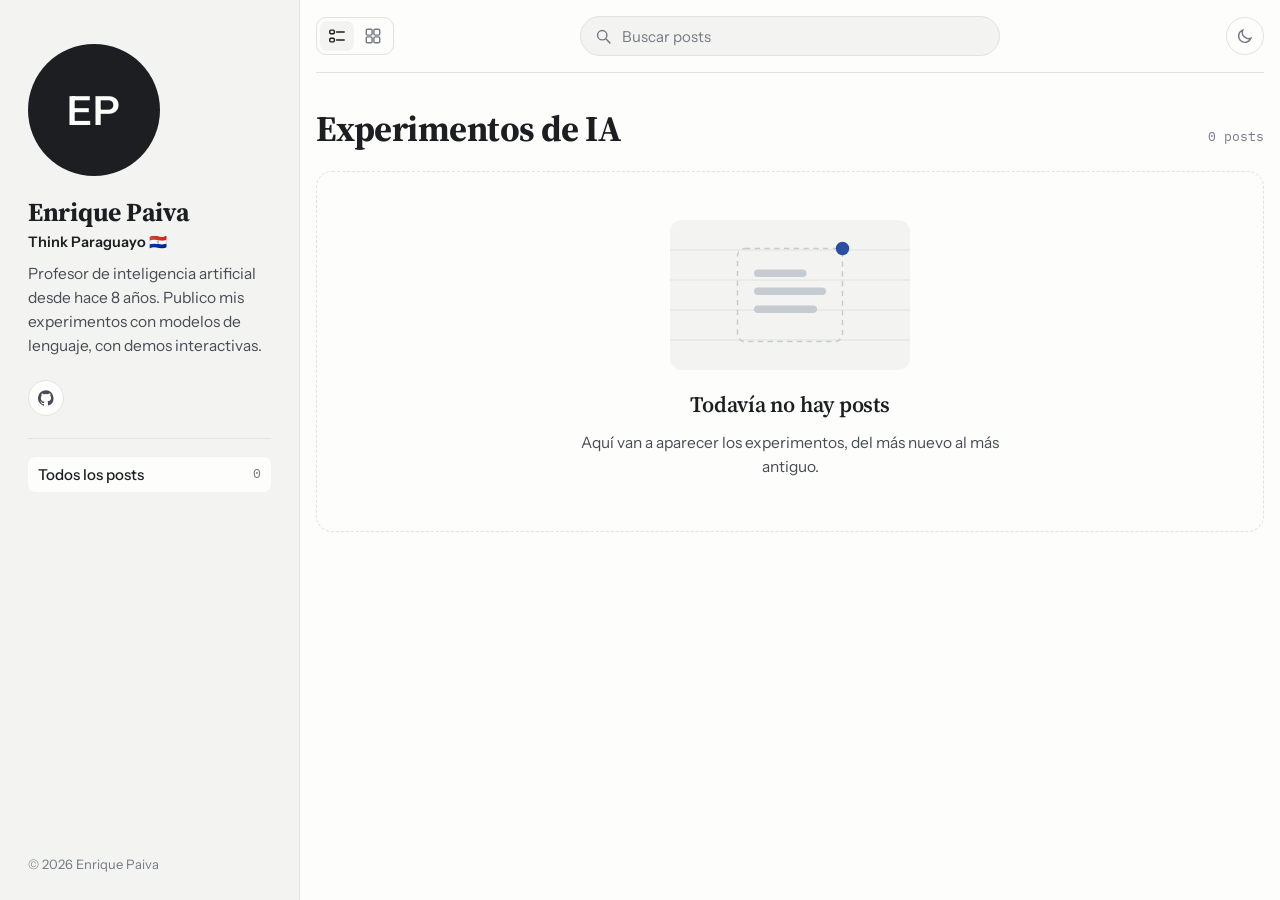
==== index.html @ 713e0d20 "Add files via upload" ====
<!doctype html>
<html lang="es">
<head>
<meta charset="utf-8">
<meta name="viewport" content="width=device-width, initial-scale=1">
<link rel="preconnect" href="https://fonts.googleapis.com">
<link rel="preconnect" href="https://fonts.gstatic.com" crossorigin>
<link href="https://fonts.googleapis.com/css2?family=Source+Serif+4:ital,opsz,wght@0,8..60,400;0,8..60,600;0,8..60,700;1,8..60,400&family=IBM+Plex+Mono:wght@400;500&family=Instrument+Sans:wght@500;600&display=swap" rel="stylesheet">
<script>try{var t=localStorage.getItem("tema");if(t==="dark"||t==="light")document.documentElement.dataset.theme=t}catch(e){}</script>
<title>Enrique Paiva · Experimentos de IA</title>
<meta name="description" content="Experimentos con modelos de lenguaje, con demos interactivas. Blog de Enrique Paiva, Think Paraguayo.">
<link rel="stylesheet" href="assets/site.css">
</head>
<body data-root="" data-page="home">
<div class="shell">
  <aside class="side" id="side" aria-label="Perfil"></aside>
  <div class="content">
    <div class="toolbar" id="toolbar"></div>
    <main class="home">
      <div class="home-head">
        <h1>Experimentos de IA</h1>
        <span class="count" id="count"></span>
      </div>
      <div class="posts list" id="posts"></div>
      <p class="empty" id="empty" hidden>No hay posts que coincidan con «<span id="empty-q"></span>».</p>
      <div class="blank" id="blank" hidden>
        <span id="blank-art"></span>
        <h2>Todavía no hay posts</h2>
        <p>Aquí van a aparecer los experimentos, del más nuevo al más antiguo.</p>
      </div>
      <button type="button" class="more" id="more" hidden>Ver más posts</button>
    </main>
  </div>
</div>
<script src="assets/site.js"></script>
</body>
</html>
---- assets/site.css ----
/* Think Paraguayo · blog de Enrique Paiva
   Panel lateral fijo + panel de contenido. Los posts usan una sola columna (--col) donde texto, paneles y código comparten ancho. */
:root {
  --bg: #fdfdfc;
  --surface: #f3f4f2;
  --ink: #1c1e21;
  --ink-2: #474c54;
  --muted: #747982;
  --rule: #e1e3df;
  --accent: #2b4fa0;
  --accent-soft: #e5eaf5;
  --bar: #c6cad1;
  --star: #a86a12;
  --serif: "Source Serif 4", Georgia, "Times New Roman", serif;
  --ui: "Instrument Sans", -apple-system, "Segoe UI", Helvetica, Arial, sans-serif;
  --mono: "IBM Plex Mono", ui-monospace, SFMono-Regular, Menlo, Consolas, monospace;
  --col: 800px;
}
@media (prefers-color-scheme: dark) {
  :root:not([data-theme="light"]) {
    --bg: #141517; --surface: #1c1e21; --ink: #e8e8e5; --ink-2: #bcbfc5; --muted: #8b9098;
    --rule: #2d3035; --accent: #93abf0; --accent-soft: #1f2741; --bar: #4b5058; --star: #e6b04d; color-scheme: dark;
  }
}
:root[data-theme="dark"] {
  --bg: #141517; --surface: #1c1e21; --ink: #e8e8e5; --ink-2: #bcbfc5; --muted: #8b9098;
  --rule: #2d3035; --accent: #93abf0; --accent-soft: #1f2741; --bar: #4b5058; --star: #e6b04d; color-scheme: dark;
}

* { box-sizing: border-box; }
html { color-scheme: light; }
body { margin: 0; }
img { max-width: 100%; }
[hidden] { display: none !important; }
body { background: var(--bg); color: var(--ink); font: 19px/1.65 var(--serif); -webkit-font-smoothing: antialiased; }
a { color: var(--accent); text-underline-offset: 3px; text-decoration-thickness: 1px; }
:focus-visible { outline: 2px solid var(--accent); outline-offset: 3px; border-radius: 2px; }
.col { max-width: var(--col); margin-inline: auto; }

/* barra de progreso de lectura */
.progress { position: fixed; top: env(safe-area-inset-top, 0px); left: 0; height: 2px; width: 0; background: var(--accent); z-index: 5; }

/* cabecera del sitio */

/* tipografía */
h1 { margin: 0; font: 700 clamp(32px, 6vw, 44px)/1.12 var(--serif); letter-spacing: -0.015em; text-wrap: balance; }
h2 { margin: 52px 0 10px; font: 600 26px/1.25 var(--serif); letter-spacing: -0.01em; text-wrap: balance; }
p { margin: 0 0 18px; }
.lead { font-size: 22px; line-height: 1.5; color: var(--ink-2); }
.meta { display: flex; flex-wrap: wrap; gap: 4px 18px; margin: 16px 0 0; font: 400 13px var(--mono); color: var(--muted); }
em { font-style: italic; }
.note { font-size: 16px; color: var(--muted); }

/* portada */
@media (max-width: 560px) { .entry { grid-template-columns: 1fr; } }

/* post */
.post-head { padding-block: 44px 26px; }
.formula { margin: 22px 0; padding: 18px 0; border-block: 1px solid var(--rule); text-align: center; font-size: 22px; overflow-x: auto; }
.formula .frac { display: inline-grid; vertical-align: middle; text-align: center; margin-left: 8px; }
.formula .frac span:first-child { border-bottom: 1px solid var(--ink); padding: 0 6px 2px; }
.formula .frac span:last-child { padding-top: 2px; }

/* paneles interactivos: mismo ancho que el texto */
.demo { margin: 26px 0 30px; border: 1px solid var(--rule); border-radius: 6px; background: var(--bg); font-family: var(--ui); }
.demo-head { display: flex; justify-content: space-between; align-items: baseline; gap: 12px; padding: 12px 18px; border-bottom: 1px solid var(--rule); background: var(--surface); border-radius: 6px 6px 0 0; }
.demo-head b { font: 600 14px var(--ui); }
.demo-head span { font: 400 12.5px var(--mono); color: var(--muted); }
.demo-body { display: grid; gap: 16px; padding: 18px; }
.ctl { display: grid; grid-template-columns: 7.5rem minmax(0, 1fr) 3.4rem; align-items: center; gap: 12px; font: 500 14px var(--ui); color: var(--ink-2); }
.ctl input { width: 100%; accent-color: var(--accent); }
.ctl output { font: 500 14px var(--mono); color: var(--ink); text-align: right; font-variant-numeric: tabular-nums; }
.btns { display: flex; flex-wrap: wrap; gap: 8px; }
.btn { min-height: 34px; padding: 6px 13px; border: 1px solid var(--rule); border-radius: 4px; background: var(--bg); color: var(--ink); font: 500 14px var(--ui); cursor: pointer; }
.btn:hover { border-color: var(--ink-2); }
.btn.primary { background: var(--ink); border-color: var(--ink); color: var(--bg); }
.btn[aria-pressed="true"] { border-color: var(--accent); color: var(--accent); background: var(--accent-soft); }

.rows { display: grid; gap: 7px; }
.row { display: grid; grid-template-columns: 7.5rem minmax(0, 1fr) 3.4rem; align-items: center; gap: 12px; transition: opacity .25s; }
.row .tk { font: 400 14px var(--mono); color: var(--ink); overflow-wrap: anywhere; }
.row .track { position: relative; height: 14px; background: var(--surface); border-radius: 2px; }
.row .fill { position: absolute; inset: 0 auto 0 0; width: 0; background: var(--bar); border-radius: 2px; transition: width .35s cubic-bezier(.3,.7,.3,1); }
.row.top .fill { background: var(--accent); }
.row .mark { position: absolute; top: -3px; bottom: -3px; width: 0; border-left: 2px solid var(--ink); transition: left .35s cubic-bezier(.3,.7,.3,1); }
.row .val { font: 400 13.5px var(--mono); color: var(--ink-2); text-align: right; font-variant-numeric: tabular-nums; }
.row.top .val { color: var(--ink); font-weight: 500; }
.row.out { opacity: .38; }
.row.out .tk { text-decoration: line-through; }
.row.hit .track { box-shadow: 0 0 0 2px var(--accent); }

.readout { display: flex; flex-wrap: wrap; gap: 6px 22px; padding-top: 14px; border-top: 1px solid var(--rule); font: 400 14px var(--ui); color: var(--ink-2); }
.readout b { font: 500 14px var(--mono); color: var(--ink); font-variant-numeric: tabular-nums; }
.legend { display: flex; flex-wrap: wrap; gap: 6px 18px; font: 400 13px var(--ui); color: var(--muted); }
.legend i { display: inline-block; vertical-align: -2px; margin-right: 6px; }
.legend .sw { width: 14px; height: 12px; background: var(--accent); border-radius: 2px; }
.legend .ln { width: 0; height: 14px; border-left: 2px solid var(--ink); }


/* diagrama */
.diagram { margin: 26px 0 8px; overflow-x: auto; }
.diagram svg { display: block; width: 100%; min-width: 520px; height: auto; }
.diagram rect { fill: var(--surface); stroke: var(--rule); }
.diagram rect.hl { fill: var(--accent-soft); stroke: var(--accent); }
.diagram text { font: 500 15px var(--ui); fill: var(--ink); }
.diagram text.sm { font: 400 12px var(--mono); fill: var(--muted); }
.diagram path { stroke: var(--muted); fill: none; stroke-width: 1.5; }
.diagram path.head { fill: var(--muted); stroke: none; }
.cap { margin: 0 0 26px; font-size: 15.5px; color: var(--muted); }

/* código */
.code { margin: 22px 0 28px; border: 1px solid var(--rule); border-radius: 6px; background: var(--surface); }
.code-head { display: flex; justify-content: space-between; align-items: center; padding: 6px 8px 6px 16px; border-bottom: 1px solid var(--rule); font: 400 12.5px var(--mono); color: var(--muted); }
.code-head .btn { min-height: 28px; padding: 3px 10px; font-size: 13px; }
.code pre { margin: 0; padding: 16px; overflow-x: auto; font: 400 14px/1.6 var(--mono); color: var(--ink); }
.code .c { color: var(--muted); }
.code .k { color: var(--accent); }

ul.plain { margin: 0 0 18px; padding-left: 1.2em; }
ul.plain li { margin-bottom: 10px; padding-left: 4px; }
.foot { margin-top: 60px; padding-top: 18px; border-top: 1px solid var(--rule); font: 400 14px var(--ui); color: var(--muted); }

@media (max-width: 560px) {
  body { font-size: 18px; }
  .lead { font-size: 20px; }
  .ctl, .row { grid-template-columns: 5.6rem minmax(0, 1fr) 3.2rem; gap: 10px; }
  .demo-body { padding: 14px; }
  .demo-head { flex-direction: column; gap: 2px; }
}
@media (prefers-reduced-motion: reduce) {
  .row .fill, .row .mark, .row { transition: none; }
}

/* ======== estructura: panel lateral fijo + panel de contenido ======== */
body { font-size: 18.5px; }
.shell { display: grid; grid-template-columns: 300px minmax(0, 1fr); min-height: 100vh; }
.side { position: sticky; top: 0; align-self: start; height: 100vh; border-right: 1px solid var(--rule); background: var(--surface); }
.side-in { display: flex; flex-direction: column; gap: 22px; height: 100%; padding: 44px 28px 28px max(28px, env(safe-area-inset-left, 0px)); overflow-y: auto; }
.photo { display: grid; place-items: center; width: 132px; height: 132px; border-radius: 50%; background: var(--ink); color: var(--bg); text-decoration: none; overflow: hidden; }
.photo span { font: 600 40px var(--ui); letter-spacing: 0.02em; }
.photo img { width: 100%; height: 100%; object-fit: cover; }
.who { display: grid; gap: 8px; }
.fullname { margin: 0; font: 700 26px/1.15 var(--serif); letter-spacing: -0.01em; }
.org { margin: -4px 0 2px; font: 600 14.5px/1.4 var(--ui); color: var(--ink); }
.bio { margin: 0; font: 400 15.5px/1.55 var(--ui); color: var(--ink-2); }
.socials { display: flex; flex-wrap: wrap; gap: 8px; }
.soc { display: grid; place-items: center; width: 36px; height: 36px; border: 1px solid var(--rule); border-radius: 50%; background: var(--bg); color: var(--ink-2); }
.soc:hover { color: var(--accent); border-color: var(--accent); }
.soc svg { width: 16px; height: 16px; fill: currentColor; }
.soc svg[fill="none"] { fill: none; }
.side-nav { display: grid; gap: 2px; padding-top: 18px; border-top: 1px solid var(--rule); font: 500 15px var(--ui); }
.side-nav a { display: flex; justify-content: space-between; padding: 8px 10px; border-radius: 8px; color: var(--ink); text-decoration: none; }
.side-nav a.on { background: var(--bg); }
.side-nav span { font: 400 13px var(--mono); color: var(--muted); }
.side-foot { margin: auto 0 0; font: 400 13px var(--ui); color: var(--muted); }

.content { min-width: 0; padding-left: max(16px, env(safe-area-inset-left, 0px)); padding-right: max(16px, env(safe-area-inset-right, 0px)); padding-block: 0 64px; }
.toolbar { position: sticky; top: env(safe-area-inset-top, 0px); z-index: 4; display: grid; grid-template-columns: 1fr minmax(0, 420px) 1fr; align-items: center; gap: 14px; max-width: 1080px; margin: 0 auto; padding-block: 16px; background: var(--bg); border-bottom: 1px solid var(--rule); }
.tb-left { display: flex; align-items: center; }
.tb-back { font: 500 14.5px var(--ui); text-decoration: none; }
.views { display: inline-flex; padding: 3px; gap: 2px; border: 1px solid var(--rule); border-radius: 10px; }
.ib { display: grid; place-items: center; width: 34px; height: 30px; padding: 0; border: 0; border-radius: 7px; background: transparent; color: var(--muted); cursor: pointer; }
.ib:hover { color: var(--ink); }
.ib svg { width: 18px; height: 18px; fill: none; stroke: currentColor; stroke-width: 1.6; stroke-linecap: round; }
.views .ib[aria-pressed="true"] { background: var(--surface); color: var(--ink); }
.theme { justify-self: end; width: 38px; height: 38px; border: 1px solid var(--rule); border-radius: 50%; }
.search { display: flex; align-items: center; gap: 8px; height: 40px; padding: 0 14px; border: 1px solid var(--rule); border-radius: 999px; background: var(--surface); }
.search:focus-within { border-color: var(--accent); }
.search svg { flex: none; width: 17px; height: 17px; fill: none; stroke: var(--muted); stroke-width: 1.7; stroke-linecap: round; }
.search input { flex: 1; min-width: 0; border: 0; outline: 0; background: transparent; color: var(--ink); font: 400 15px var(--ui); }
.search input::placeholder { color: var(--muted); }

/* portada */
.home { max-width: 1080px; margin: 0 auto; padding-top: 36px; }
.home-head { display: flex; align-items: baseline; justify-content: space-between; gap: 12px; margin-bottom: 22px; }
.home-head h1 { font-size: clamp(28px, 4vw, 36px); }
.count { font: 400 13px var(--mono); color: var(--muted); }
.posts { display: grid; gap: 18px; }
.posts.grid { grid-template-columns: repeat(3, minmax(0, 1fr)); }
.card { display: grid; gap: 0; border: 1px solid var(--rule); border-radius: 16px; background: var(--bg); color: inherit; text-decoration: none; overflow: hidden; transition: border-color .15s, transform .15s; }
a.card:hover { border-color: var(--ink-2); transform: translateY(-2px); }
.card .thumb { display: block; width: 100%; aspect-ratio: 16 / 10; background: var(--surface); }
.card .thumb svg { display: block; width: 100%; height: 100%; }
.card .txt { display: grid; align-content: start; gap: 8px; padding: 16px 18px 18px; min-width: 0; }
.card h3 { margin: 0; font: 700 20px/1.3 var(--serif); color: var(--ink); text-wrap: balance; }
.card .sum { margin: 0; font: 400 15.5px/1.55 var(--ui); color: var(--ink-2); display: -webkit-box; -webkit-box-orient: vertical; -webkit-line-clamp: 3; overflow: hidden; }
.card .info { display: flex; flex-wrap: wrap; align-items: center; gap: 4px 12px; font: 400 12.5px var(--mono); color: var(--muted); }
.card .badge { padding: 1px 8px; border: 1px dashed var(--muted); border-radius: 999px; font: 500 11.5px var(--ui); }
.card.example { cursor: default; }
.posts.list .card { grid-template-columns: 25% minmax(0, 1fr); align-items: center; padding: 14px; gap: 20px; }
.posts.list .card .thumb { aspect-ratio: 16 / 10; border-radius: 10px; overflow: hidden; }
.posts.list .card .txt { padding: 4px 6px 4px 0; align-content: center; }
.posts.list .card .sum { -webkit-line-clamp: 2; }
.empty { padding: 40px 0; text-align: center; font: 400 16px var(--ui); color: var(--muted); }
/* dibujos de las miniaturas, todos con tokens del tema */
.th-bg { fill: var(--surface); }
.th-a { fill: var(--accent); }
.th-b { fill: var(--bar); }
.th-l { fill: none; stroke: var(--accent); stroke-width: 3; stroke-linecap: round; stroke-linejoin: round; }
.th-g { fill: none; stroke: var(--rule); stroke-width: 1.5; }
.th-s { fill: none; stroke: var(--bar); stroke-width: 2; }

/* post dentro del panel de contenido */
article.col { max-width: var(--col); margin-inline: auto; }

@media (max-width: 1180px) { .posts.grid { grid-template-columns: repeat(2, minmax(0, 1fr)); } }
@media (max-width: 900px) {
  .shell { grid-template-columns: 1fr; }
  .side { position: static; height: auto; border-right: 0; border-bottom: 1px solid var(--rule); }
  .side-in { display: grid; grid-template-columns: auto minmax(0, 1fr); gap: 14px 18px; padding: 24px max(16px, env(safe-area-inset-right, 0px)) 20px max(16px, env(safe-area-inset-left, 0px)); }
  .photo { width: 84px; height: 84px; } .photo span { font-size: 26px; }
  .fullname { font-size: 22px; }
  .socials { grid-column: 1 / -1; }
  .side-foot { display: none; }
  .toolbar { grid-template-columns: auto minmax(0, 1fr) auto; }
}
@media (max-width: 640px) {
  .posts.grid { grid-template-columns: 1fr; }
  .posts.list .card { grid-template-columns: 30% minmax(0, 1fr); gap: 14px; padding: 10px; }
  .posts.list .card h3 { font-size: 17px; }
  .posts.list .card .sum { font-size: 14.5px; }
  .posts.list .card .info { display: none; }
}
@media (prefers-reduced-motion: reduce) { .card { transition: none; } a.card:hover { transform: none; } }


/* base vacía, "Ver más" y temas */
.th-dash { fill: none; stroke: var(--bar); stroke-width: 2; stroke-dasharray: 7 6; }
.blank { display: grid; justify-items: center; gap: 12px; padding: 48px 20px 52px; border: 1px dashed var(--rule); border-radius: 16px; text-align: center; }
.blank #blank-art { display: block; width: 240px; max-width: 100%; aspect-ratio: 16 / 10; border-radius: 12px; overflow: hidden; }
.blank #blank-art svg { display: block; width: 100%; height: 100%; }
.blank h2 { margin: 8px 0 0; font: 600 22px/1.3 var(--serif); }
.blank p { margin: 0; max-width: 30em; font: 400 15.5px/1.55 var(--ui); color: var(--ink-2); }
.more { display: block; margin: 26px auto 0; height: 40px; padding: 0 22px; border: 1px solid var(--rule); border-radius: 999px; background: var(--bg); color: var(--ink); font: 500 14.5px var(--ui); cursor: pointer; }
.more:hover { border-color: var(--ink-2); }
.side-nav button { display: flex; justify-content: space-between; align-items: center; width: 100%; padding: 8px 10px; border: 0; border-radius: 8px; background: transparent; color: var(--ink); font: 500 15px var(--ui); text-align: left; cursor: pointer; }
.side-nav button:hover, .side-nav a:hover { background: var(--bg); }
.side-nav button[aria-pressed="true"] { background: var(--bg); color: var(--accent); }
.side-tags { display: grid; gap: 2px; margin-top: 10px; }
.side-tags .lbl { padding: 6px 10px 4px; font: 500 13px var(--ui); color: var(--muted); }
#tag-list { display: grid; gap: 2px; }
@media (max-width: 900px) {
  .side-nav { display: flex; grid-column: 1 / -1; gap: 6px; padding-top: 4px; border-top: 0; overflow-x: auto; }
  .side-nav a, .side-nav button { flex: none; width: auto; padding: 6px 12px; border: 1px solid var(--rule); border-radius: 999px; gap: 8px; }
  .side-tags, #tag-list { display: flex; gap: 6px; margin: 0; }
  .side-tags .lbl { display: none; }
  .side-tags[hidden] { display: none !important; }
}

/* pestañas dentro de cada post */
.tabs { position: sticky; top: var(--tb-h, 0px); z-index: 3; display: flex; gap: 26px; margin: 6px 0 30px; border-bottom: 1px solid var(--rule); background: var(--bg); overflow-x: auto; scrollbar-width: none; }
.tabs::-webkit-scrollbar { display: none; }
.tabs a { flex: none; margin-bottom: -1px; padding: 12px 0 11px; border-bottom: 2px solid transparent; color: var(--muted); font: 500 15px var(--ui); text-decoration: none; }
.tabs a:hover { color: var(--ink); }
.tabs a[aria-current="page"] { color: var(--ink); border-bottom-color: var(--accent); }
.tab-panel > :first-child { margin-top: 0; }
.tab-panel h2:first-child { margin-top: 0; }
code { font: 400 0.86em var(--mono); padding: 1px 5px; border-radius: 4px; background: var(--surface); }
@media (max-width: 560px) { .tabs { gap: 20px; } .tabs a { font-size: 14.5px; } }
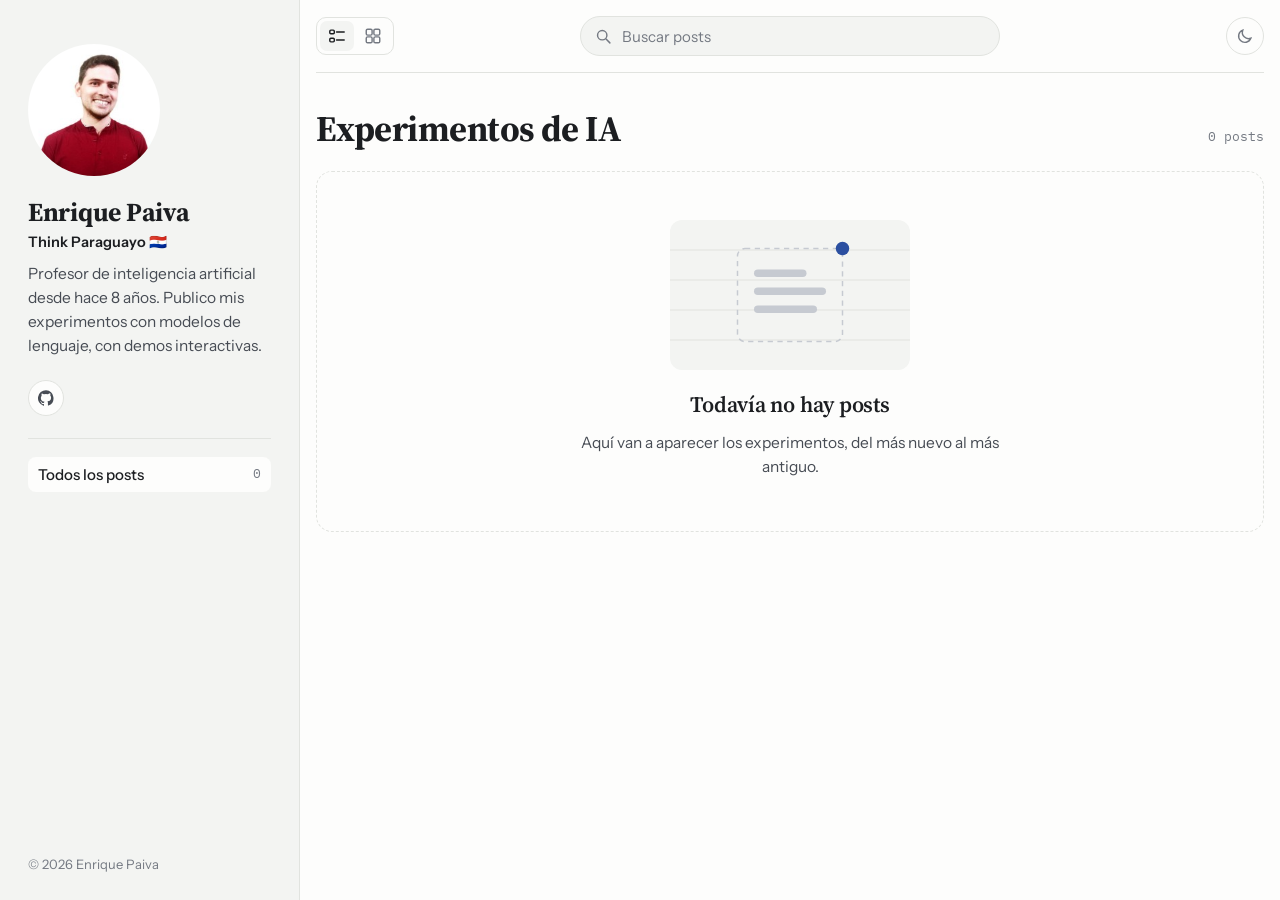
==== commit e058a575: "Add files via upload" ====
--- a/index.html
+++ b/index.html
@@ -9,7 +9,7 @@
 <script>try{var t=localStorage.getItem("tema");if(t==="dark"||t==="light")document.documentElement.dataset.theme=t}catch(e){}</script>
 <title>Enrique Paiva · Experimentos de IA</title>
 <meta name="description" content="Experimentos con modelos de lenguaje, con demos interactivas. Blog de Enrique Paiva, Think Paraguayo.">
-<link rel="stylesheet" href="assets/site.css">
+<link rel="stylesheet" href="assets/site.css?v=3">
 </head>
 <body data-root="" data-page="home">
 <div class="shell">
@@ -32,6 +32,6 @@
     </main>
   </div>
 </div>
-<script src="assets/site.js"></script>
+<script src="assets/site.js?v=3"></script>
 </body>
 </html>
